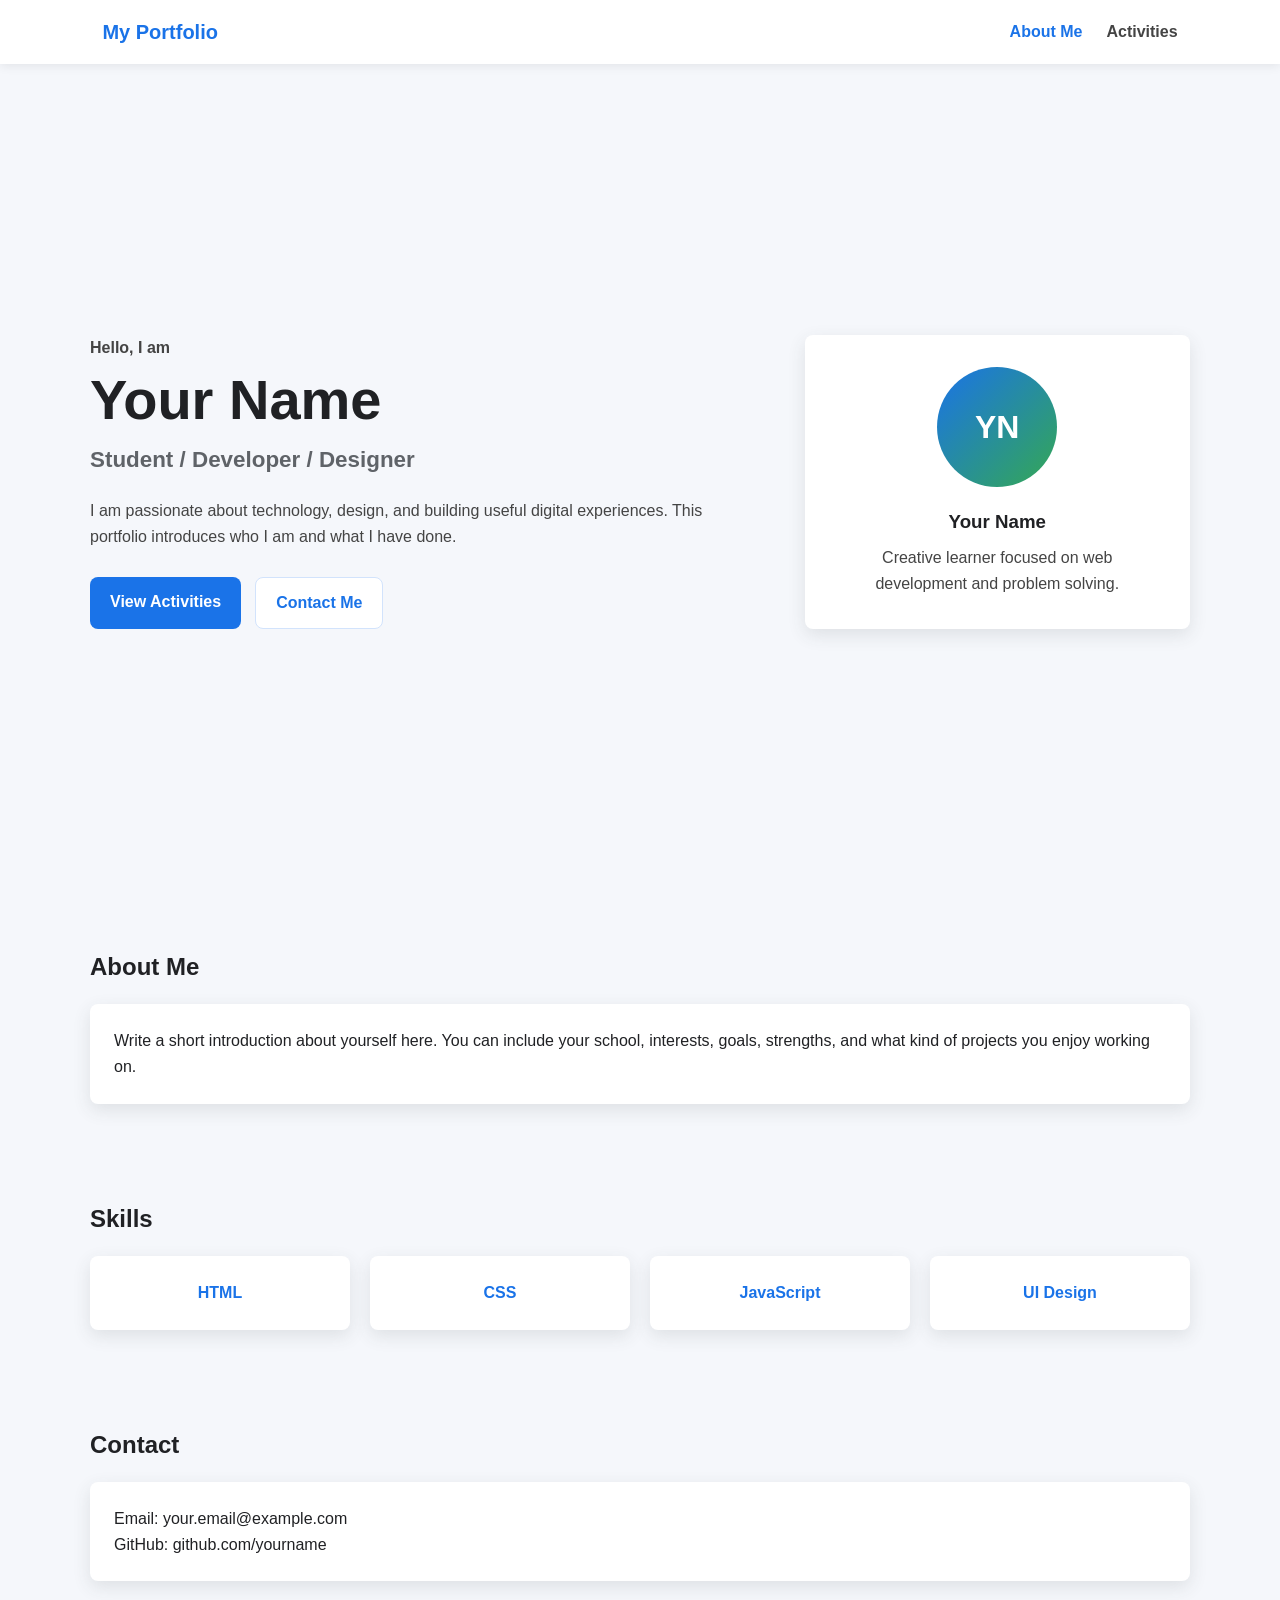
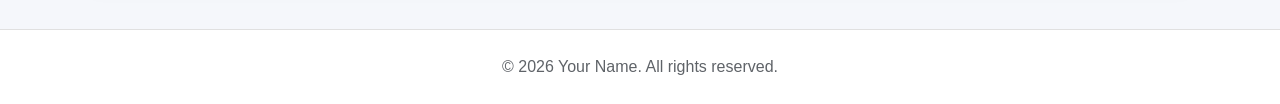
==== index.html @ 077fd5d1 "Initial portfolio website" ====
<!DOCTYPE html>
<html lang="en">
<head>
  <meta charset="UTF-8" />
  <meta name="viewport" content="width=device-width, initial-scale=1.0" />
  <title>My Portfolio</title>
  <link rel="stylesheet" href="style.css" />
</head>
<body>
  <header class="top-bar">
    <div class="logo">My Portfolio</div>

    <nav class="nav-links" id="navLinks">
      <a href="index.html" class="active">About Me</a>
      <a href="activities.html">Activities</a>
    </nav>

    <button class="menu-btn" id="menuBtn" aria-label="Open menu">☰</button>
  </header>

  <main>
    <section class="hero">
      <div class="hero-text">
        <p class="eyebrow">Hello, I am</p>
        <h1>Your Name</h1>
        <h2>Student / Developer / Designer</h2>
        <p>
          I am passionate about technology, design, and building useful digital
          experiences. This portfolio introduces who I am and what I have done.
        </p>

        <div class="hero-actions">
          <a href="activities.html" class="btn primary">View Activities</a>
          <a href="#contact" class="btn secondary">Contact Me</a>
        </div>
      </div>

      <div class="profile-card">
        <div class="avatar">YN</div>
        <h3>Your Name</h3>
        <p>Creative learner focused on web development and problem solving.</p>
      </div>
    </section>

    <section class="section">
      <h2>About Me</h2>
      <div class="card">
        <p>
          Write a short introduction about yourself here. You can include your
          school, interests, goals, strengths, and what kind of projects you
          enjoy working on.
        </p>
      </div>
    </section>

    <section class="section">
      <h2>Skills</h2>
      <div class="skills-grid">
        <div class="skill-card">HTML</div>
        <div class="skill-card">CSS</div>
        <div class="skill-card">JavaScript</div>
        <div class="skill-card">UI Design</div>
      </div>
    </section>

    <section class="section" id="contact">
      <h2>Contact</h2>
      <div class="card">
        <p>Email: your.email@example.com</p>
        <p>GitHub: github.com/yourname</p>
      </div>
    </section>
  </main>

  <footer>
    <p>© 2026 Your Name. All rights reserved.</p>
  </footer>

  <script src="script.js"></script>
</body>
</html>
---- style.css ----
* {
  box-sizing: border-box;
  margin: 0;
  padding: 0;
}

body {
  font-family: Arial, sans-serif;
  background: #f5f7fb;
  color: #202124;
  line-height: 1.6;
}

.top-bar {
  position: sticky;
  top: 0;
  z-index: 10;
  height: 64px;
  padding: 0 8%;
  background: #ffffff;
  box-shadow: 0 2px 10px rgba(0, 0, 0, 0.08);
  display: flex;
  align-items: center;
  justify-content: space-between;
}

.logo {
  font-size: 1.25rem;
  font-weight: 700;
  color: #1a73e8;
}

.nav-links {
  display: flex;
  gap: 24px;
}

.nav-links a {
  text-decoration: none;
  color: #444;
  font-weight: 600;
  padding: 8px 0;
}

.nav-links a.active,
.nav-links a:hover {
  color: #1a73e8;
}

.menu-btn {
  display: none;
  border: none;
  background: transparent;
  font-size: 1.7rem;
  cursor: pointer;
}

main {
  width: min(1100px, 90%);
  margin: 0 auto;
}

.hero {
  min-height: calc(100vh - 64px);
  display: grid;
  grid-template-columns: 1.4fr 0.8fr;
  align-items: center;
  gap: 40px;
}

.eyebrow {
  color: #1a73e8;
  font-weight: 700;
  margin-bottom: 8px;
}

.hero h1 {
  font-size: 3.5rem;
  line-height: 1.1;
  margin-bottom: 12px;
}

.hero h2 {
  font-size: 1.4rem;
  color: #5f6368;
  margin-bottom: 20px;
}

.hero p {
  max-width: 620px;
  color: #444;
}

.hero-actions {
  display: flex;
  gap: 14px;
  margin-top: 28px;
  flex-wrap: wrap;
}

.btn {
  display: inline-block;
  text-decoration: none;
  padding: 12px 20px;
  border-radius: 8px;
  font-weight: 700;
  transition: 0.2s;
}

.btn.primary {
  background: #1a73e8;
  color: #ffffff;
}

.btn.secondary {
  background: #ffffff;
  color: #1a73e8;
  border: 1px solid #d2e3fc;
}

.btn:hover {
  transform: translateY(-2px);
  box-shadow: 0 8px 18px rgba(26, 115, 232, 0.18);
}

.profile-card,
.card,
.activity-card,
.skill-card {
  background: #ffffff;
  border-radius: 8px;
  box-shadow: 0 6px 18px rgba(60, 64, 67, 0.12);
}

.profile-card {
  padding: 32px;
  text-align: center;
}

.avatar {
  width: 120px;
  height: 120px;
  margin: 0 auto 20px;
  border-radius: 50%;
  background: linear-gradient(135deg, #1a73e8, #34a853);
  color: #ffffff;
  display: grid;
  place-items: center;
  font-size: 2rem;
  font-weight: 700;
}

.profile-card h3 {
  margin-bottom: 8px;
}

.section {
  padding: 48px 0;
}

.section h2,
.page-header h1 {
  margin-bottom: 18px;
}

.card {
  padding: 24px;
}

.skills-grid,
.activity-grid {
  display: grid;
  gap: 20px;
}

.skills-grid {
  grid-template-columns: repeat(4, 1fr);
}

.skill-card {
  padding: 24px;
  text-align: center;
  font-weight: 700;
  color: #1a73e8;
}

.page-header {
  padding: 72px 0 32px;
}

.page-header h1 {
  font-size: 2.5rem;
}

.page-header p {
  color: #5f6368;
  max-width: 680px;
}

.activity-grid {
  grid-template-columns: repeat(2, 1fr);
  padding-bottom: 60px;
}

.activity-card {
  padding: 24px;
  transition: 0.2s;
}

.activity-card:hover {
  transform: translateY(-4px);
  box-shadow: 0 12px 24px rgba(60, 64, 67, 0.16);
}

.activity-card h2 {
  margin: 12px 0;
}

.tag {
  display: inline-block;
  background: #e8f0fe;
  color: #1a73e8;
  padding: 5px 10px;
  border-radius: 999px;
  font-size: 0.8rem;
  font-weight: 700;
}

.date {
  margin-top: 16px;
  color: #5f6368;
  font-size: 0.9rem;
}

footer {
  text-align: center;
  padding: 24px;
  background: #ffffff;
  color: #5f6368;
  border-top: 1px solid #e0e0e0;
}

@media (max-width: 768px) {
  .top-bar {
    padding: 0 5%;
  }

  .menu-btn {
    display: block;
  }

  .nav-links {
    position: absolute;
    top: 64px;
    right: 5%;
    width: 200px;
    background: #ffffff;
    flex-direction: column;
    gap: 0;
    padding: 12px;
    border-radius: 8px;
    box-shadow: 0 8px 24px rgba(60, 64, 67, 0.18);
    display: none;
  }

  .nav-links.show {
    display: flex;
  }

  .nav-links a {
    padding: 12px;
  }

  .hero {
    grid-template-columns: 1fr;
    padding: 56px 0;
    min-height: auto;
  }

  .hero h1 {
    font-size: 2.4rem;
  }

  .skills-grid,
  .activity-grid {
    grid-template-columns: 1fr;
  }
}
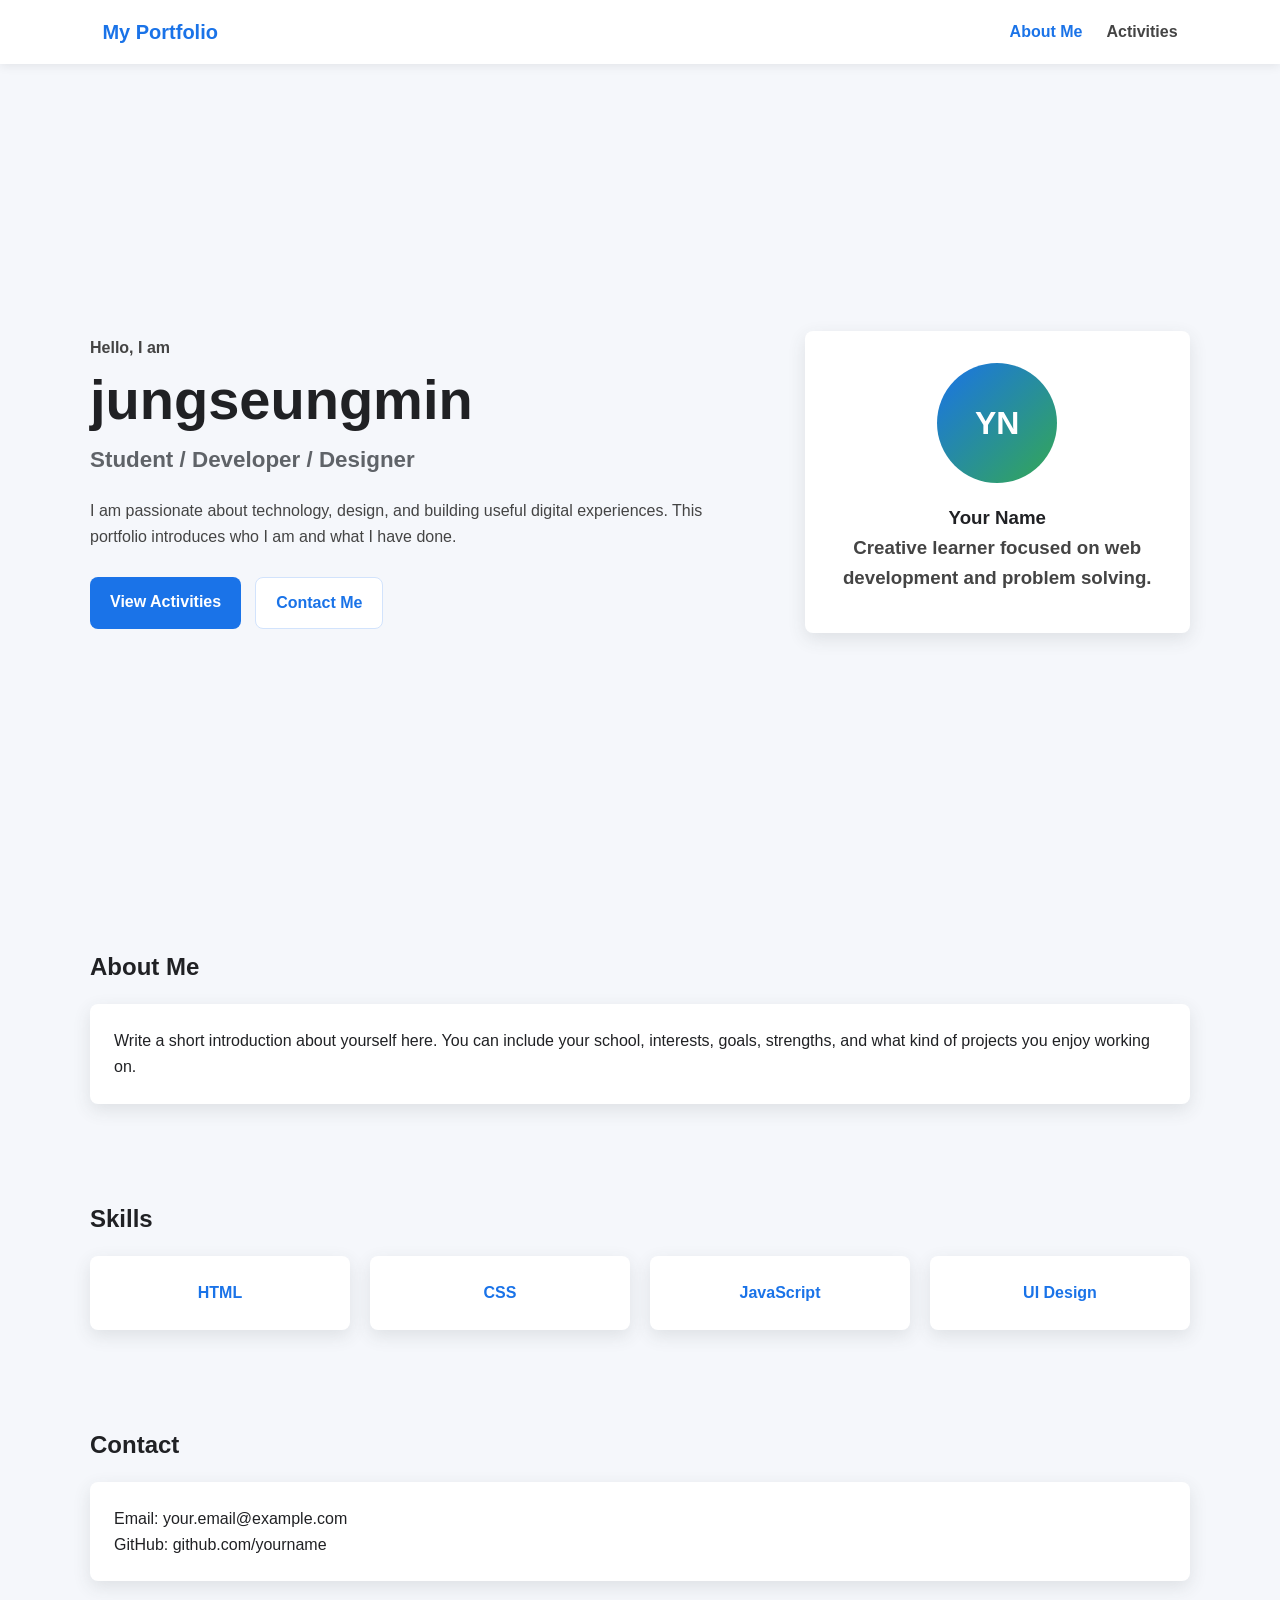
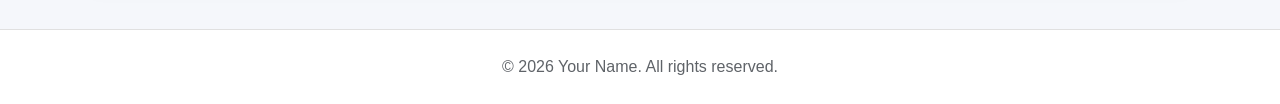
==== commit 8fd8fffe: "Update name and GitHub link in index.html" ====
--- a/index.html
+++ b/index.html
@@ -22,7 +22,7 @@
     <section class="hero">
       <div class="hero-text">
         <p class="eyebrow">Hello, I am</p>
-        <h1>Your Name</h1>
+        <h1>jungseungmin</jseumin>
         <h2>Student / Developer / Designer</h2>
         <p>
           I am passionate about technology, design, and building useful digital
@@ -37,7 +37,7 @@
 
       <div class="profile-card">
         <div class="avatar">YN</div>
-        <h3>Your Name</h3>
+        <h3>Your Name</jseumin>
         <p>Creative learner focused on web development and problem solving.</p>
       </div>
     </section>
@@ -67,7 +67,7 @@
       <h2>Contact</h2>
       <div class="card">
         <p>Email: your.email@example.com</p>
-        <p>GitHub: github.com/yourname</p>
+        <p>GitHub: github.com/yourname</jseumin>
       </div>
     </section>
   </main>
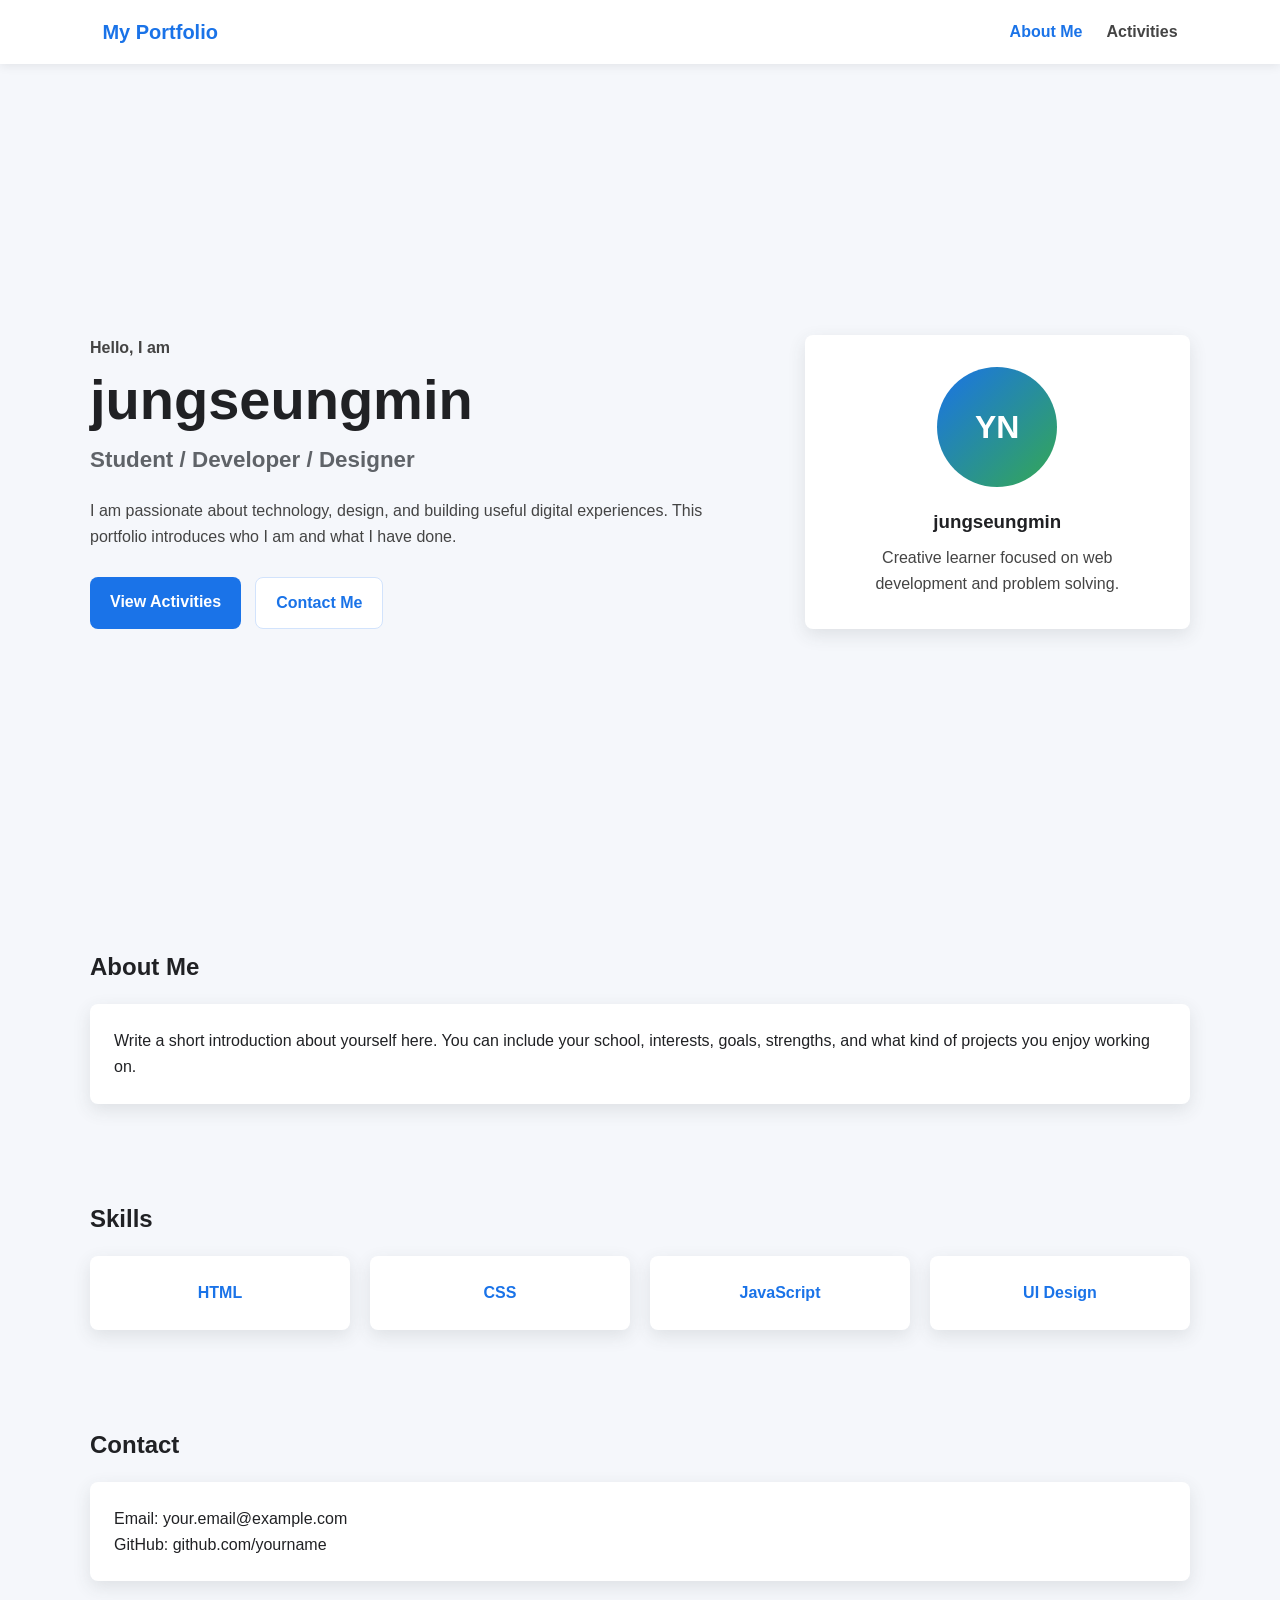
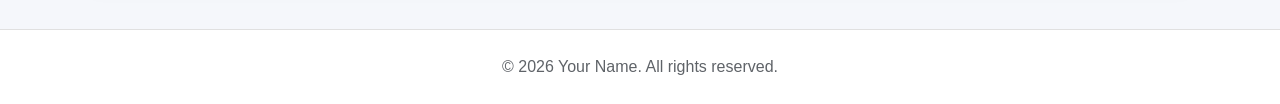
==== commit 8bae4ecc: "Fix HTML tags for name display" ====
--- a/index.html
+++ b/index.html
@@ -22,7 +22,7 @@
     <section class="hero">
       <div class="hero-text">
         <p class="eyebrow">Hello, I am</p>
-        <h1>jungseungmin</jseumin>
+        <h1>jungseungmin</h1>
         <h2>Student / Developer / Designer</h2>
         <p>
           I am passionate about technology, design, and building useful digital
@@ -37,7 +37,7 @@
 
       <div class="profile-card">
         <div class="avatar">YN</div>
-        <h3>Your Name</jseumin>
+        <h3>jungseungmin</h3>
         <p>Creative learner focused on web development and problem solving.</p>
       </div>
     </section>
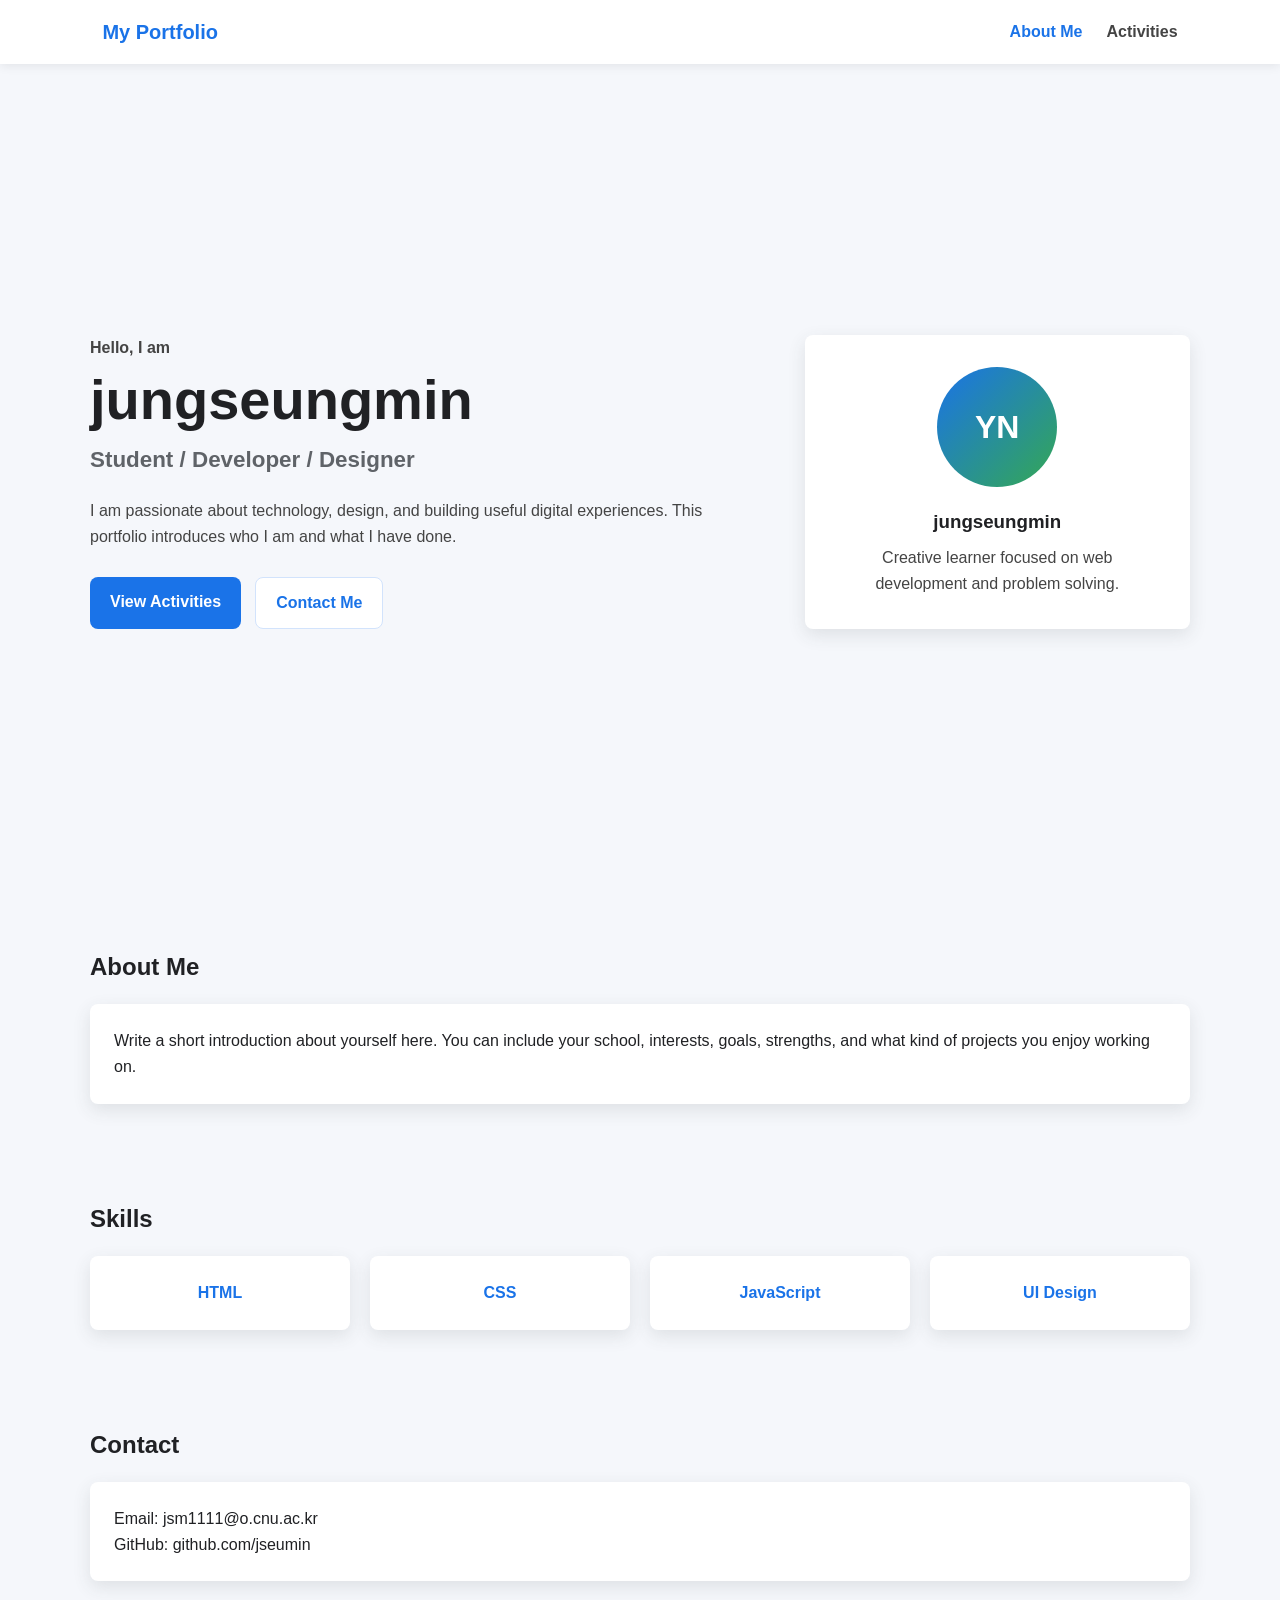
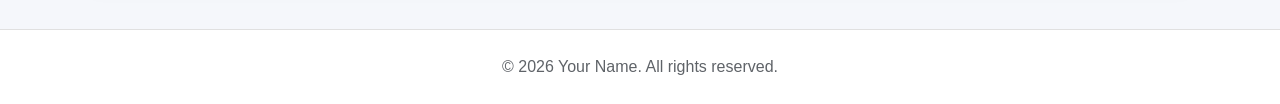
==== commit 08f0c60d: "Update contact information in index.html" ====
--- a/index.html
+++ b/index.html
@@ -66,8 +66,8 @@
     <section class="section" id="contact">
       <h2>Contact</h2>
       <div class="card">
-        <p>Email: your.email@example.com</p>
-        <p>GitHub: github.com/yourname</jseumin>
+        <p>Email: jsm1111@o.cnu.ac.kr</p>
+        <p>GitHub: github.com/jseumin</jseumin>
       </div>
     </section>
   </main>
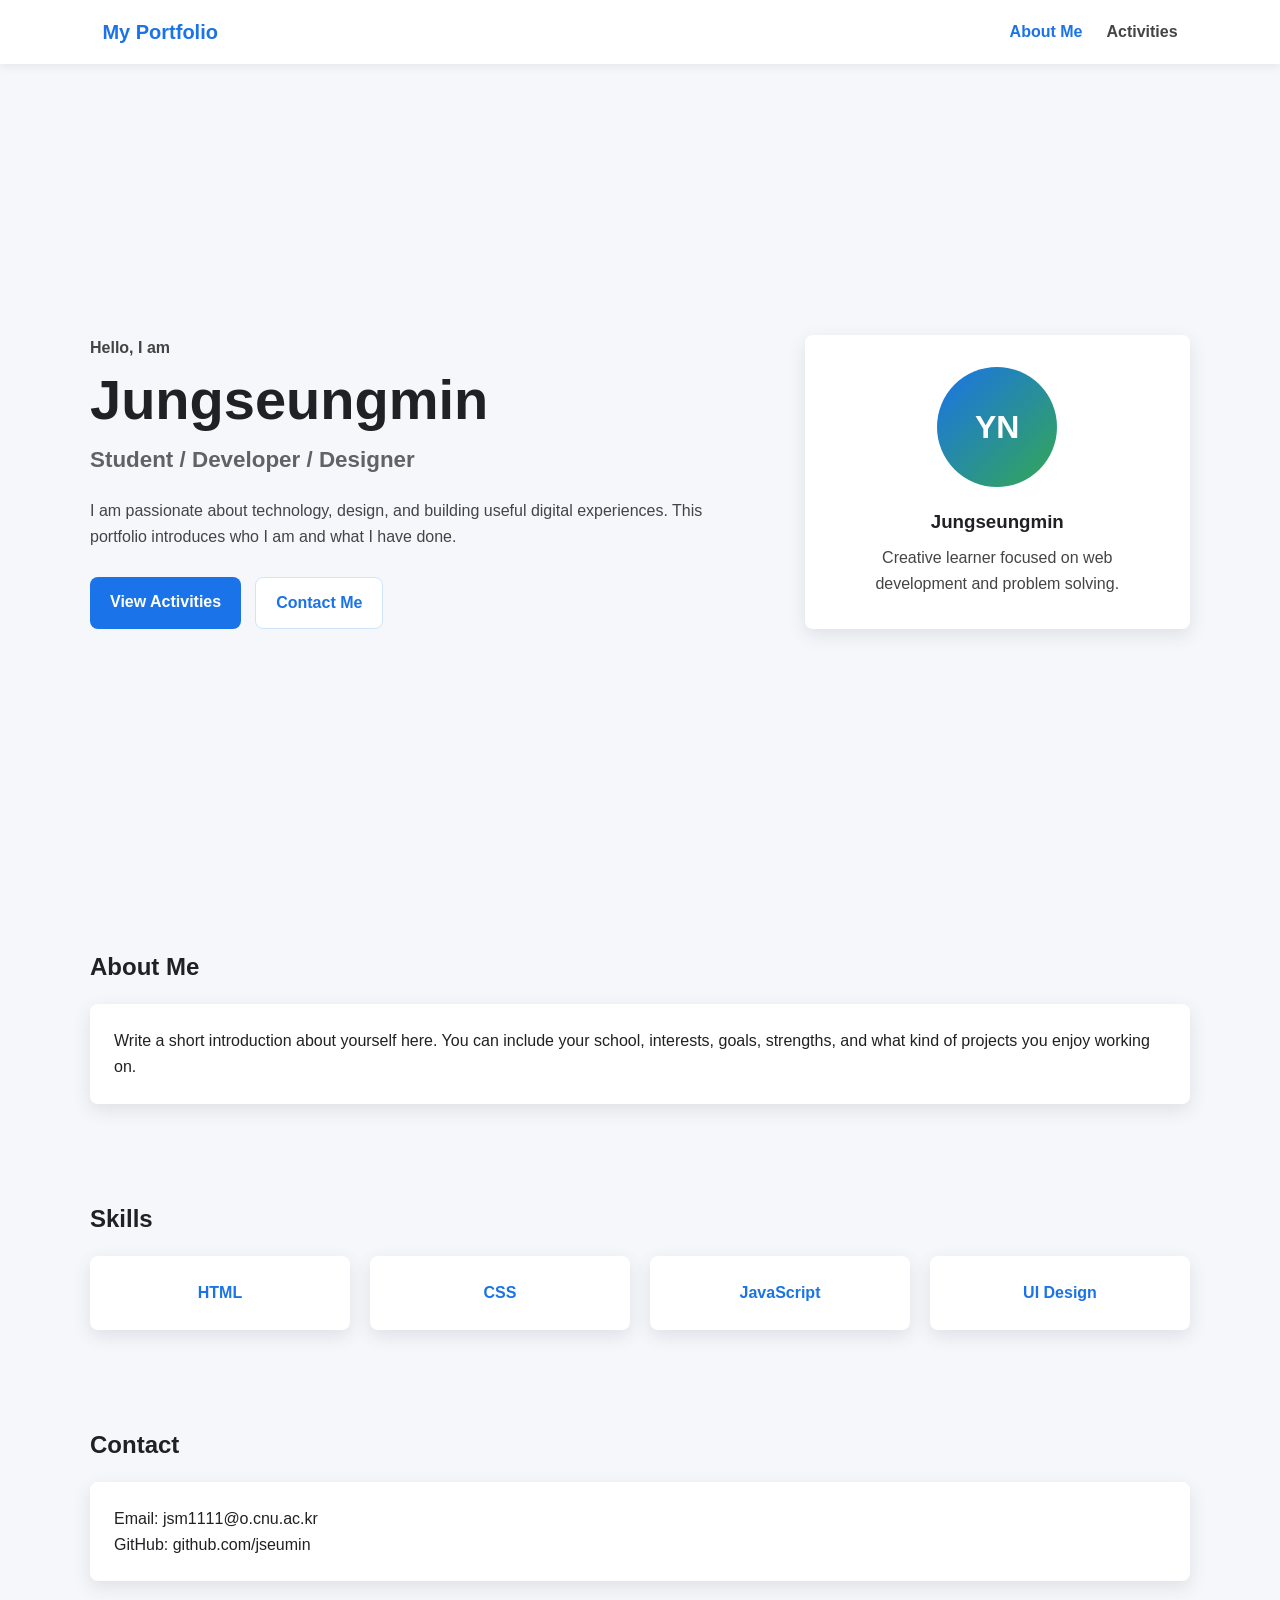
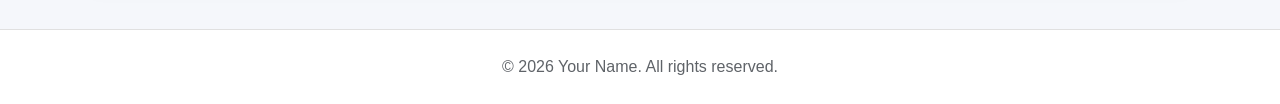
==== commit 709a90e7: "Update index.html" ====
--- a/index.html
+++ b/index.html
@@ -22,7 +22,7 @@
     <section class="hero">
       <div class="hero-text">
         <p class="eyebrow">Hello, I am</p>
-        <h1>jungseungmin</h1>
+        <h1>Jungseungmin</h1>
         <h2>Student / Developer / Designer</h2>
         <p>
           I am passionate about technology, design, and building useful digital
@@ -37,7 +37,7 @@
 
       <div class="profile-card">
         <div class="avatar">YN</div>
-        <h3>jungseungmin</h3>
+        <h3>Jungseungmin</h3>
         <p>Creative learner focused on web development and problem solving.</p>
       </div>
     </section>
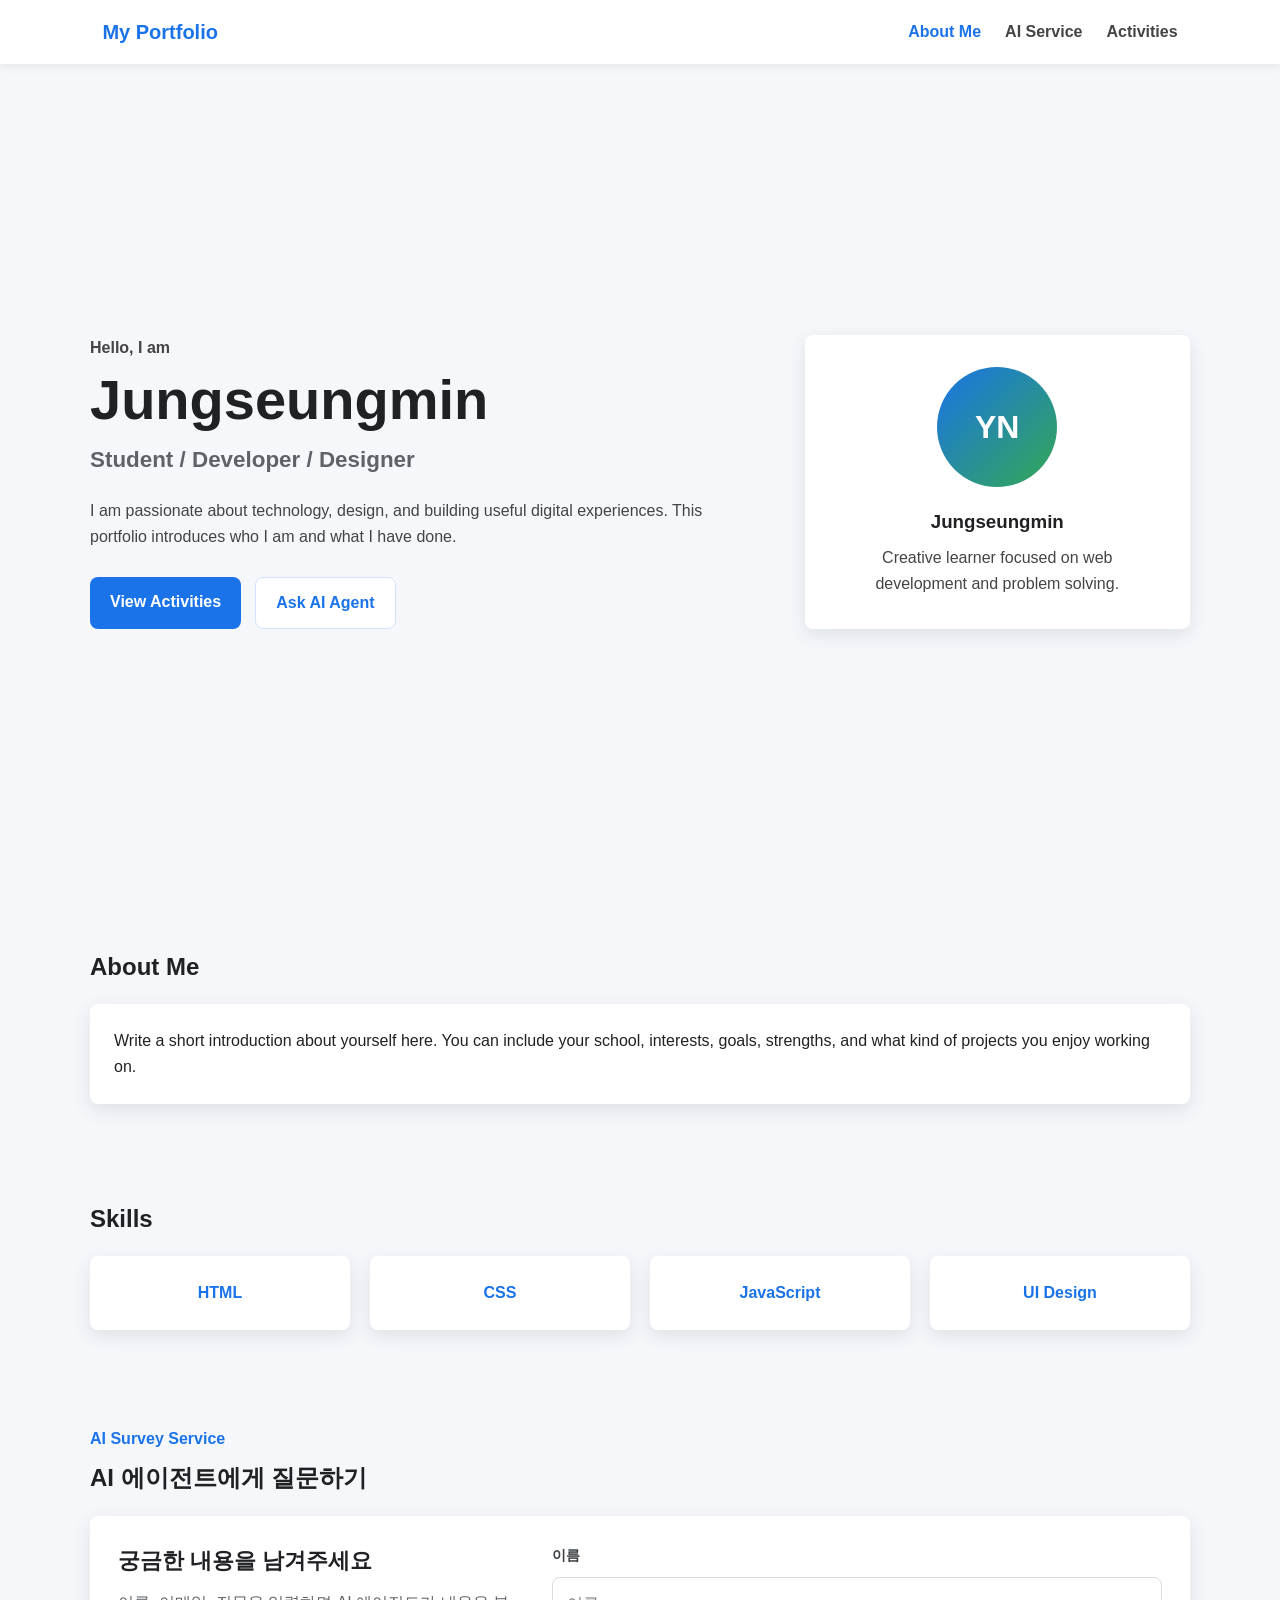
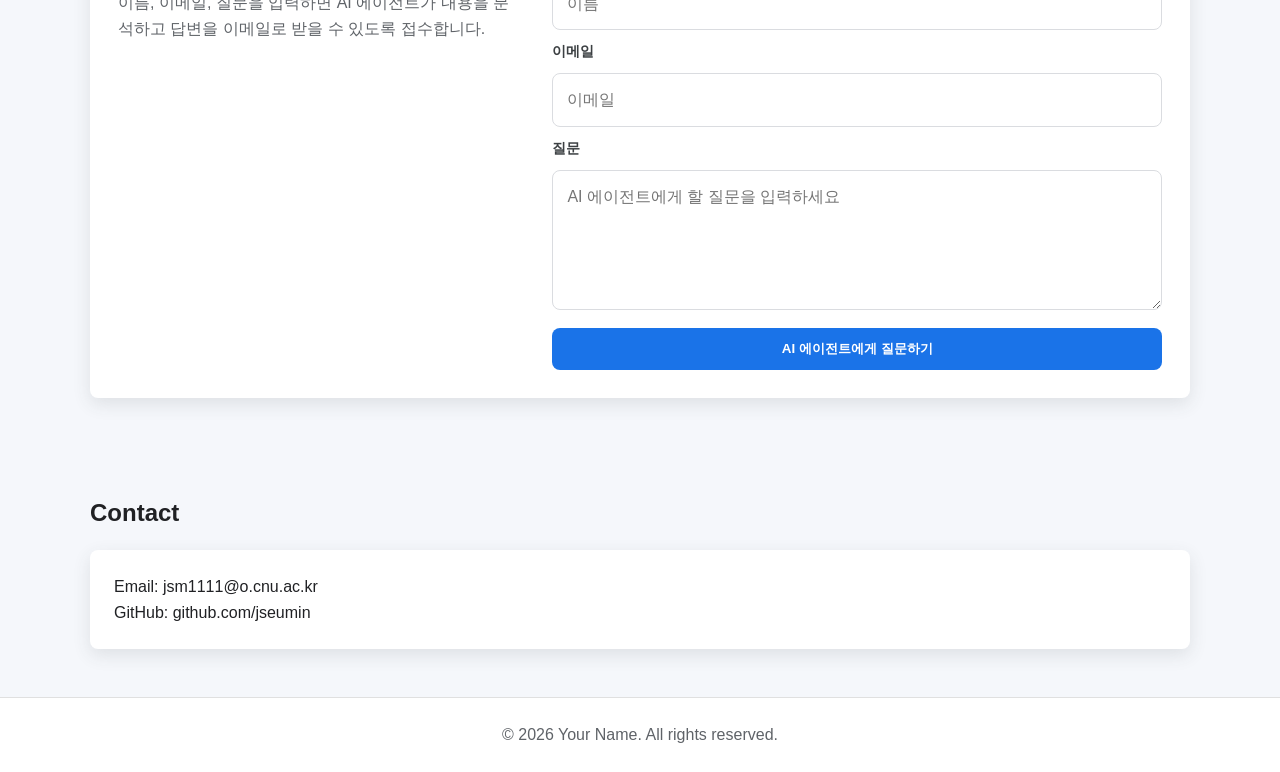
==== commit dfcedc3d: "Add AI survey service section" ====
--- a/index.html
+++ b/index.html
@@ -12,6 +12,7 @@
 
     <nav class="nav-links" id="navLinks">
       <a href="index.html" class="active">About Me</a>
+      <a href="#ai-service">AI Service</a>
       <a href="activities.html">Activities</a>
     </nav>
 
@@ -31,7 +32,7 @@
 
         <div class="hero-actions">
           <a href="activities.html" class="btn primary">View Activities</a>
-          <a href="#contact" class="btn secondary">Contact Me</a>
+          <a href="#ai-service" class="btn secondary">Ask AI Agent</a>
         </div>
       </div>
 
@@ -63,6 +64,39 @@
       </div>
     </section>
 
+    <section class="section" id="ai-service">
+      <p class="eyebrow">AI Survey Service</p>
+      <h2>AI 에이전트에게 질문하기</h2>
+      <div class="ai-service-card">
+        <div class="ai-service-copy">
+          <h3>궁금한 내용을 남겨주세요</h3>
+          <p>
+            이름, 이메일, 질문을 입력하면 AI 에이전트가 내용을 분석하고
+            답변을 이메일로 받을 수 있도록 접수합니다.
+          </p>
+        </div>
+
+        <form id="contactForm" class="contact-form">
+          <label for="visitorName">이름</label>
+          <input type="text" id="visitorName" placeholder="이름" required />
+
+          <label for="visitorEmail">이메일</label>
+          <input type="email" id="visitorEmail" placeholder="이메일" required />
+
+          <label for="visitorMessage">질문</label>
+          <textarea
+            id="visitorMessage"
+            placeholder="AI 에이전트에게 할 질문을 입력하세요"
+            required
+          ></textarea>
+
+          <button type="submit" class="btn primary">AI 에이전트에게 질문하기</button>
+        </form>
+
+        <div id="responseMessage" class="response-message" role="status"></div>
+      </div>
+    </section>
+
     <section class="section" id="contact">
       <h2>Contact</h2>
       <div class="card">
--- a/style.css
+++ b/style.css
@@ -126,7 +126,8 @@
 .profile-card,
 .card,
 .activity-card,
-.skill-card {
+.skill-card,
+.ai-service-card {
   background: #ffffff;
   border-radius: 8px;
   box-shadow: 0 6px 18px rgba(60, 64, 67, 0.12);
@@ -182,6 +183,91 @@
   text-align: center;
   font-weight: 700;
   color: #1a73e8;
+}
+
+.ai-service-card {
+  padding: 28px;
+  display: grid;
+  grid-template-columns: 0.8fr 1.2fr;
+  gap: 28px;
+  align-items: start;
+}
+
+.ai-service-copy h3 {
+  margin-bottom: 12px;
+  font-size: 1.35rem;
+}
+
+.ai-service-copy p {
+  color: #5f6368;
+}
+
+.contact-form {
+  display: grid;
+  gap: 10px;
+}
+
+.contact-form label {
+  font-size: 0.9rem;
+  font-weight: 700;
+  color: #3c4043;
+}
+
+.contact-form input,
+.contact-form textarea {
+  width: 100%;
+  border: 1px solid #dadce0;
+  border-radius: 8px;
+  padding: 13px 14px;
+  font: inherit;
+  color: #202124;
+  background: #ffffff;
+  outline: none;
+  transition: border-color 0.2s, box-shadow 0.2s;
+}
+
+.contact-form textarea {
+  min-height: 140px;
+  resize: vertical;
+}
+
+.contact-form input:focus,
+.contact-form textarea:focus {
+  border-color: #1a73e8;
+  box-shadow: 0 0 0 3px rgba(26, 115, 232, 0.14);
+}
+
+.contact-form button {
+  border: none;
+  cursor: pointer;
+  margin-top: 8px;
+}
+
+.response-message {
+  display: none;
+  grid-column: 1 / -1;
+  padding: 14px 16px;
+  border-radius: 8px;
+  font-weight: 700;
+  background: #f8fafd;
+}
+
+.response-message.info {
+  display: block;
+  color: #1a73e8;
+  background: #e8f0fe;
+}
+
+.response-message.success {
+  display: block;
+  color: #137333;
+  background: #e6f4ea;
+}
+
+.response-message.error {
+  display: block;
+  color: #b3261e;
+  background: #fce8e6;
 }
 
 .page-header {
@@ -285,4 +371,9 @@
   .activity-grid {
     grid-template-columns: 1fr;
   }
-}
+
+  .ai-service-card {
+    grid-template-columns: 1fr;
+    padding: 22px;
+  }
+}
